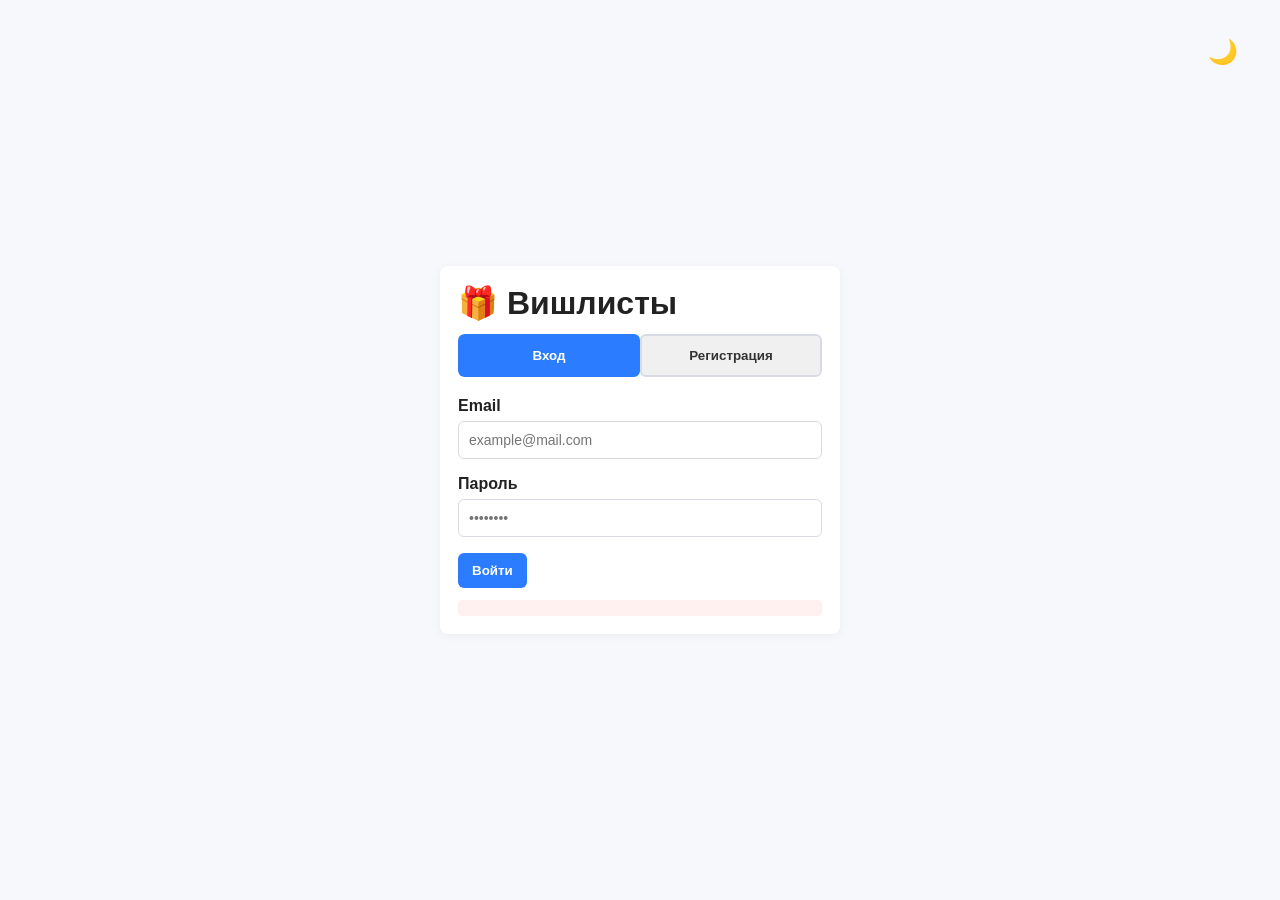
==== auth.html @ 4782eb63 "V1.0.0" ====
<!doctype html>
<html lang="ru">
  <head>
    <meta charset="utf-8" />
    <meta name="viewport" content="width=device-width, initial-scale=1" />
    <title>Вход или регистрация</title>
    <link rel="stylesheet" href="styles.css" />
    <style>
      .auth-toggle {
        display: flex;
        gap: 0;
        border-radius: 6px;
        overflow: hidden;
        margin-bottom: 20px;
      }
      .auth-toggle button {
        flex: 1;
        margin: 0;
        padding: 12px;
        background: #f0f0f0;
        color: #333;
        border: 2px solid var(--border);
        font-weight: 600;
        cursor: pointer;
        transition: all 0.3s;
      }
      body.dark-theme .auth-toggle button {
        background: #3d3d3d;
        color: var(--text);
      }
      .auth-toggle button.active {
        background: var(--accent);
        color: white;
        border-color: var(--accent);
      }
      .auth-form {
        display: none;
      }
      .auth-form.active {
        display: block;
      }
      .theme-toggle-auth {
        position: absolute;
        top: 20px;
        right: 20px;
        background: none;
        border: none;
        font-size: 24px;
        cursor: pointer;
      }
    </style>
  </head>
  <body>
    <button id="themeToggle" class="theme-toggle-auth">🌙</button>
    <main class="container auth-container">
      <div class="card auth-card">
        <h1>🎁 Вишлисты</h1>

        <div class="auth-toggle">
          <button id="loginToggle" class="active">Вход</button>
          <button id="signupToggle">Регистрация</button>
        </div>

        <!-- Login Form -->
        <form id="loginForm" class="auth-form active">
          <label for="loginEmail">Email</label>
          <input id="loginEmail" name="email" type="email" required placeholder="example@mail.com" />

          <label for="loginPassword">Пароль</label>
          <input id="loginPassword" name="password" type="password" required placeholder="••••••••" />

          <button id="loginBtn" type="submit">Войти</button>
        </form>

        <!-- Signup Form -->
        <form id="signupForm" class="auth-form">
          <label for="signupUsername">Никнейм</label>
          <input id="signupUsername" name="username" type="text" required placeholder="Ваш ник" />

          <label for="signupEmail">Email</label>
          <input id="signupEmail" name="email" type="email" required placeholder="example@mail.com" />

          <label for="signupPassword">Пароль</label>
          <input id="signupPassword" name="password" type="password" required placeholder="••••••••" minlength="6" />

          <label for="signupConfirmPassword">Подтвердить пароль</label>
          <input id="signupConfirmPassword" name="confirmPassword" type="password" required placeholder="••••••••" />

          <button id="signupBtn" type="submit">Зарегистрироваться</button>
        </form>

        <div id="error" class="error"></div>
      </div>
    </main>

    <script type="module" src="auth-unified.js"></script>
  </body>
</html>
---- styles.css ----
:root{
  --bg: #f7f8fb;
  --card: #ffffff;
  --accent: #2b7cff;
  --muted: #666;
  --text: #222;
  --border: #d8dbe6;
}

body.dark-theme{
  --bg: #1a1a1a;
  --card: #2d2d2d;
  --text: #e0e0e0;
  --muted: #999;
  --border: #444;
}

*{box-sizing:border-box}
body{font-family:Segoe UI, Roboto, Arial, sans-serif;background:var(--bg);margin:0;padding:0;color:var(--text);transition:background-color 0.3s, color 0.3s}

.container{max-width:1000px;margin:0 auto;padding:24px}

.header{background:var(--card);box-shadow:0 2px 8px rgba(20,20,40,0.05);position:sticky;top:0;z-index:100}
.nav{display:flex;justify-content:space-between;align-items:center;padding:16px 24px;gap:16px}
.nav-left{flex:1}
.nav h1{margin:0;font-size:24px;flex-shrink:0;text-align:center;flex:1}
.nav-right{display:flex;align-items:center;gap:8px;flex:1;justify-content:flex-end}
.search-panel{background:var(--card);padding:12px 24px;border-bottom:1px solid var(--border);display:flex;justify-content:center}
.search-panel.hidden{display:none}
.search-input{padding:8px 12px;border:1px solid var(--border);border-radius:6px;font-size:14px;width:300px;background:var(--card);color:var(--text);transition:all 0.2s}
.search-input:focus{outline:none;border-color:var(--accent)}
.search-toggle{background:none;border:none;font-size:20px;cursor:pointer;padding:8px;border-radius:6px;transition:all 0.2s}
.search-toggle:hover{background:var(--border)}
.nav-link{color:var(--accent);text-decoration:none;font-weight:600;padding:8px 12px;border-radius:6px;white-space:nowrap;cursor:pointer}
.nav-link:hover{opacity:0.8}
.theme-toggle{background:none;border:none;font-size:20px;cursor:pointer;padding:8px;border-radius:6px;transition:all 0.2s}
.theme-toggle:hover{background:var(--border)}

h1,h2,h3{margin:0 0 12px}
.card{background:var(--card);padding:18px;border-radius:8px;margin:18px 0;box-shadow:0 2px 8px rgba(20,20,40,0.05)}

label{display:block;margin:8px 0 6px;font-weight:600}
input[type=text],input[type=email],input[type=password],textarea,select{width:100%;padding:10px;border:1px solid var(--border);border-radius:6px;font-size:14px;margin-bottom:8px;background:var(--card);color:var(--text);transition:all 0.2s}
input[type=text]:focus,input[type=email]:focus,input[type=password]:focus,textarea:focus,select:focus{outline:none;border-color:var(--accent)}
textarea{resize:vertical;font-family:inherit}

button{background:var(--accent);color:white;border:none;padding:10px 14px;border-radius:6px;font-weight:700;cursor:pointer;margin-top:8px;margin-right:8px}
button:hover{opacity:0.9}
button:active{transform:translateY(1px)}
button:disabled{opacity:0.6;cursor:not-allowed}

.btn{background:var(--accent);color:white;padding:8px 12px;border-radius:6px;cursor:pointer;border:none;font-weight:600;white-space:nowrap}
.btn:hover{opacity:0.9}
.btn-secondary{background:#e6eefc;color:#0b3a8a}
.btn-danger{background:#ff4d4f}

.error{color:#ff4d4f;margin-top:12px;padding:8px;background:#fff1f0;border-radius:4px}
.center-text{text-align:center}
.hidden{display:none!important}
a{color:var(--accent);text-decoration:none}
a:hover{text-decoration:underline}

.muted{color:var(--muted);font-size:13px}
.items{margin-left:18px}

.actions{display:flex;gap:8px;flex-wrap:wrap}

/* Auth Pages */
.auth-container{display:flex;align-items:center;justify-content:center;min-height:100vh}
.auth-card{max-width:400px;width:100%}

/* Profile Page */
.profile-header{display:flex;align-items:center;gap:16px;margin:16px 0}
.avatar{width:80px;height:80px;border-radius:50%;background:var(--accent);color:white;display:flex;align-items:center;justify-content:center;font-size:32px;font-weight:bold}
.avatar-small{width:40px;height:40px;border-radius:50%;background:var(--accent);color:white;display:flex;align-items:center;justify-content:center;font-weight:bold}

.wishlist-entry{padding:12px;border:1px solid #eef0f6;border-radius:6px;margin:10px 0}
.entry-header{display:flex;justify-content:space-between;align-items:flex-start}

/* Main Page - Filter Buttons */
.filter-buttons{display:flex;gap:8px;margin:12px 0;flex-wrap:wrap}
.filter-btn{background:#f0f0f0;color:#333;padding:8px 12px;border-radius:6px;border:1px solid var(--border);cursor:pointer;font-weight:600;transition:all 0.2s}
body.dark-theme .filter-btn{background:#3d3d3d;color:var(--text)}
.filter-btn:hover{opacity:0.8}
.filter-btn.active{background:var(--accent);color:white;border-color:var(--accent)}

/* Wishlist Cards */
.wishlist-card{background:var(--card);border:1px solid var(--border);border-radius:8px;margin:12px 0;overflow:hidden;box-shadow:0 1px 4px rgba(20,20,40,0.08);transition:box-shadow 0.2s}
body.dark-theme .wishlist-card{border-color:#444;box-shadow:0 1px 4px rgba(0,0,0,0.3)}
.wishlist-card:hover{box-shadow:0 4px 12px rgba(20,20,40,0.12)}
body.dark-theme .wishlist-card:hover{box-shadow:0 4px 12px rgba(0,0,0,0.4)}

.card-header{padding:16px;border-bottom:1px solid var(--border)}
.user-info{display:flex;align-items:center;gap:12px}
.card-header h3{margin:0}
.card-header p{margin:4px 0 0}

.card-body{padding:16px}
.card-body h4{margin:0 0 8px;color:var(--text)}
.card-body p{margin:0 0 8px;color:var(--muted)}

.card-footer{padding:8px 16px;background:var(--bg);border-top:1px solid var(--border);font-size:12px;color:var(--muted);display:flex;justify-content:space-between;align-items:center}
body.dark-theme .card-footer{background:#1a1a1a}

@media(max-width:768px){
  .nav-right{flex-wrap:wrap}
  .search-input{width:100%}
  .entry-header{flex-direction:column}
  .actions{width:100%}
  .filter-buttons{flex-direction:column}
  .filter-btn{width:100%}
}
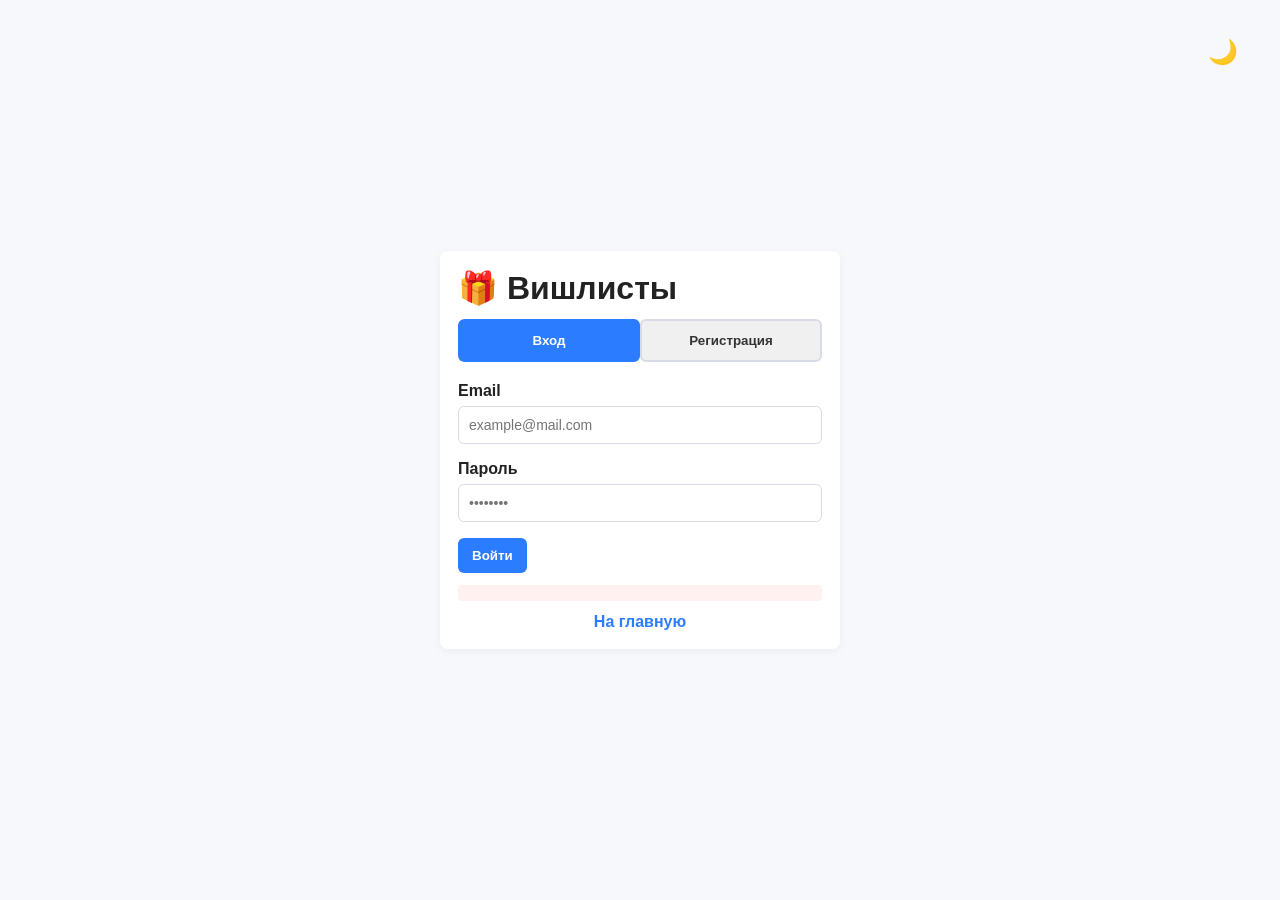
==== commit c0f759aa: "V1.0.4" ====
--- a/auth.html
+++ b/auth.html
@@ -90,6 +90,9 @@
         </form>
 
         <div id="error" class="error"></div>
+        <div style="margin-top:12px;text-align:center;">
+          <a href="index.html" class="nav-link">На главную</a>
+        </div>
       </div>
     </main>
 
--- a/styles.css
+++ b/styles.css
@@ -21,10 +21,10 @@
 .container{max-width:1000px;margin:0 auto;padding:24px}
 
 .header{background:var(--card);box-shadow:0 2px 8px rgba(20,20,40,0.05);position:sticky;top:0;z-index:100}
-.nav{display:flex;justify-content:space-between;align-items:center;padding:16px 24px;gap:16px}
-.nav-left{flex:1}
-.nav h1{margin:0;font-size:24px;flex-shrink:0;text-align:center;flex:1}
-.nav-right{display:flex;align-items:center;gap:8px;flex:1;justify-content:flex-end}
+.nav{display:flex;justify-content:center;align-items:center;padding:16px 24px;gap:16px;position:relative}
+.nav-left{position:absolute;left:24px;display:flex;align-items:center;gap:8px}
+.nav h1{margin:0;font-size:24px;flex-shrink:0;text-align:center}
+.nav-right{position:absolute;right:24px;display:flex;align-items:center;gap:8px;justify-content:flex-end}
 .search-panel{background:var(--card);padding:12px 24px;border-bottom:1px solid var(--border);display:flex;justify-content:center}
 .search-panel.hidden{display:none}
 .search-input{padding:8px 12px;border:1px solid var(--border);border-radius:6px;font-size:14px;width:300px;background:var(--card);color:var(--text);transition:all 0.2s}
@@ -103,11 +103,48 @@
 body.dark-theme .card-footer{background:#1a1a1a}
 
 @media(max-width:768px){
-  .nav-right{flex-wrap:wrap}
-  .search-input{width:100%}
+  .nav{padding:12px 16px}
+  .nav-left{left:16px}
+  .nav-right{right:16px;gap:4px}
+  .nav h1{font-size:20px}
+  .search-input{width:calc(100vw - 48px);max-width:100%}
+  .search-panel{padding:10px 16px}
+  .search-toggle,.theme-toggle{padding:6px;font-size:18px}
+  .nav-link{padding:6px 8px;font-size:14px}
+  .container{padding:12px;max-width:100%}
+  .card{padding:12px;margin:12px 0}
+  .wishlist-card{margin:8px 0}
+  .card-header{padding:12px}
+  .card-body{padding:12px}
+  .card-body h4{font-size:16px}
   .entry-header{flex-direction:column}
-  .actions{width:100%}
-  .filter-buttons{flex-direction:column}
-  .filter-btn{width:100%}
+  .actions{width:100%;flex-direction:column}
+  .filter-buttons{flex-direction:column;gap:6px}
+  .filter-btn{width:100%;padding:10px;font-size:14px}
+  input[type=text],input[type=email],input[type=password],textarea,select{padding:8px;font-size:16px}
+  button{padding:8px 12px;font-size:14px}
+  .profile-header{flex-direction:column;text-align:center}
+  .avatar{width:60px;height:60px;font-size:24px}
+  .avatar-small{width:36px;height:36px;font-size:16px}
+  .wishlist-entry{padding:10px;margin:8px 0}
+  h1,h2,h3{font-size:18px;margin:0 0 8px}
+  .muted{font-size:12px}
 }
 
+@media(max-width:480px){
+  .nav{padding:10px 12px}
+  .nav-left{left:12px}
+  .nav-right{right:12px}
+  .nav h1{font-size:18px}
+  .search-input{width:calc(100vw - 40px)}
+  .search-panel{padding:8px 12px}
+  .container{padding:8px}
+  .card{padding:10px;margin:8px 0}
+  .card-header{padding:10px}
+  .card-body{padding:10px}
+  .search-toggle,.theme-toggle{padding:4px;font-size:16px}
+  .nav-link{padding:4px 6px;font-size:12px}
+  .filter-btn{padding:8px}
+  button{padding:6px 10px;font-size:12px}
+}
+
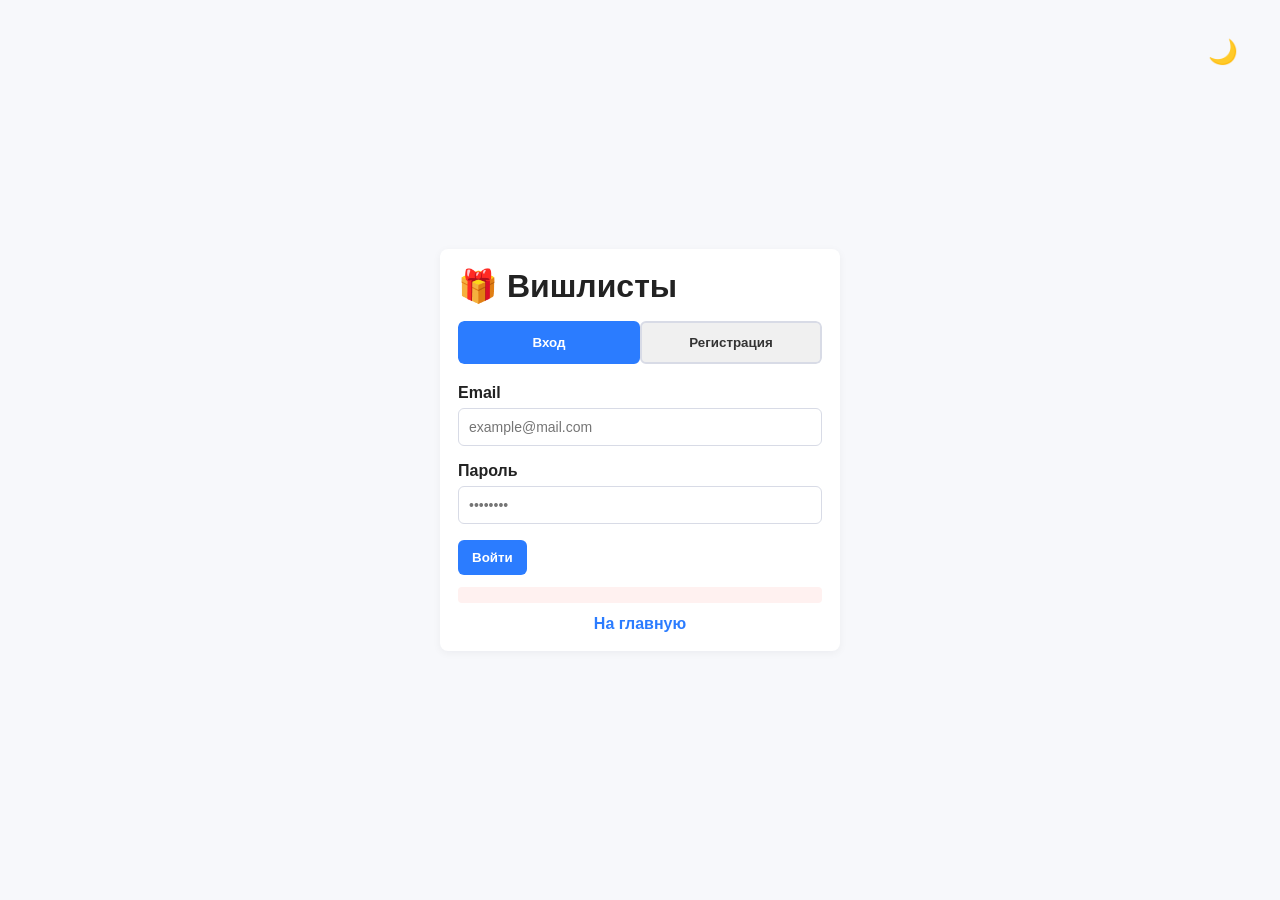
==== commit 284994fc: "V1.1.1" ====
--- a/auth.html
+++ b/auth.html
@@ -54,7 +54,7 @@
     <button id="themeToggle" class="theme-toggle-auth">🌙</button>
     <main class="container auth-container">
       <div class="card auth-card">
-        <h1>🎁 Вишлисты</h1>
+        <a href="index.html" style="text-decoration:none;color:inherit;cursor:pointer;margin-bottom:16px;display:block;"><h1>🎁 Вишлисты</h1></a>
 
         <div class="auth-toggle">
           <button id="loginToggle" class="active">Вход</button>
